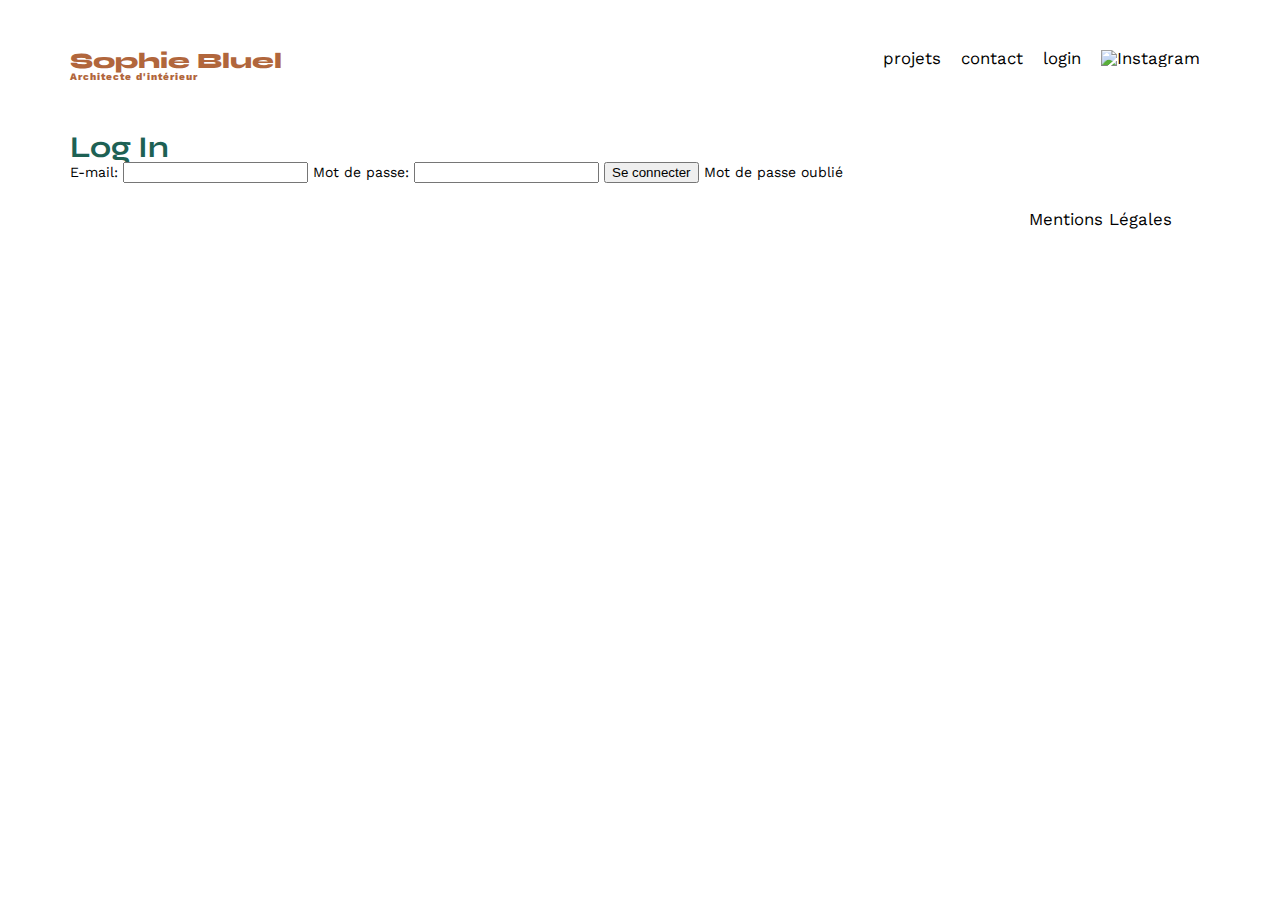
==== FrontEnd/pages/login.html @ d3165e64 "création des filtres dynamique et première ébauche de la page du log in" ====
<!DOCTYPE html>
<html lang="fr">
    <head>
        <meta charset="UTF-8" />
        <title>Sophie Bluel - Architecte d'intérieur</title>
        <meta name="viewport" content="width=device-width, initial-scale=1.0" />
        <link rel="preconnect" href="https://fonts.googleapis.com" />
        <link rel="preconnect" href="https://fonts.gstatic.com" crossorigin />
        <link
            href="https://fonts.googleapis.com/css2?family=Syne:wght@700;800&family=Work+Sans&display=swap"
            rel="stylesheet"
        />
        <meta name="description" content="" />
        <link rel="stylesheet" href="/FrontEnd/assets/style.css" />
    </head>
    <body>
        <header>
            <h1>Sophie Bluel <span>Architecte d'intérieur</span></h1>
            <nav>
                <ul>
                    <li>projets</li>
                    <li>contact</li>
                    <a href="/FrontEnd/pages/login.html"><li>login</li></a>
                    <li>
                        <img
                            src="/FrontEnd/assets/icons/instagram.png"
                            alt="Instagram"
                        />
                    </li>
                </ul>
            </nav>
        </header>
        <main>
            <form>
                <h2>Log In</h2>
                <label for="email">E-mail:</label>
                <input type="email" id="email" name="email" required />

                <label for="password">Mot de passe:</label>
                <input type="password" id="password" name="password" required />

                <button type="submit">Se connecter</button>

                <a href="#">Mot de passe oublié</a>
            </form>
        </main>

        <footer>
            <nav>
                <ul>
                    <li>Mentions Légales</li>
                </ul>
            </nav>
        </footer>
        <script src="/FrontEnd/js/login.js"></script>
    </body>
</html>
---- FrontEnd/assets/style.css ----
/* http://meyerweb.com/eric/tools/css/reset/
   v2.0 | 20110126
   License: none (public domain)
*/

html,
body,
div,
span,
applet,
object,
iframe,
h1,
h2,
h3,
h4,
h5,
h6,
p,
blockquote,
pre,
a,
abbr,
acronym,
address,
big,
cite,
code,
del,
dfn,
em,
img,
ins,
kbd,
q,
s,
samp,
small,
strike,
strong,
sub,
sup,
tt,
var,
b,
u,
i,
center,
dl,
dt,
dd,
ol,
ul,
li,
fieldset,
form,
label,
legend,
table,
caption,
tbody,
tfoot,
thead,
tr,
th,
td,
article,
aside,
canvas,
details,
embed,
figure,
figcaption,
footer,
header,
hgroup,
menu,
nav,
output,
ruby,
section,
summary,
time,
mark,
audio,
video {
    margin: 0;
    padding: 0;
    border: 0;
    font-size: 100%;
    font: inherit;
    vertical-align: baseline;
}
a {
    text-decoration: none;
    color: black;
}
/* HTML5 display-role reset for older browsers */
article,
aside,
details,
figcaption,
figure,
footer,
header,
hgroup,
menu,
nav,
section {
    display: block;
}
body {
    line-height: 1;
}
ol,
ul {
    list-style: none;
}
blockquote,
q {
    quotes: none;
}
blockquote:before,
blockquote:after,
q:before,
q:after {
    content: "";
    content: none;
}
table {
    border-collapse: collapse;
    border-spacing: 0;
}
/** end reset css**/
body {
    max-width: 1140px;
    margin: auto;
    font-family: "Work Sans";
    font-size: 14px;
}
header {
    display: flex;
    justify-content: space-between;
    margin: 50px 0;
}
section {
    margin: 50px 0;
}

h1 {
    display: flex;
    flex-direction: column;
    font-family: "Syne";
    font-size: 22px;
    font-weight: 800;
    color: #b1663c;
}

h1 > span {
    font-family: "Work Sans";
    font-size: 10px;
    letter-spacing: 0.1em;
}

h2 {
    font-family: "Syne";
    font-weight: 700;
    font-size: 30px;
    color: #1d6154;
}
nav ul {
    display: flex;
    align-items: center;
    list-style-type: none;
}
nav li {
    padding: 0 10px;
    font-size: 1.2em;
}

li:hover {
    color: #b1663c;
}
#introduction {
    display: flex;
    align-items: center;
}
#introduction figure {
    flex: 1;
}
#introduction img {
    display: block;
    margin: auto;
    width: 80%;
}

#introduction article {
    flex: 1;
}
#introduction h2 {
    margin-bottom: 1em;
}

#introduction p {
    margin-bottom: 0.5em;
}
#portfolio h2 {
    text-align: center;
    margin-bottom: 1em;
}
#filter-section {
    display: flex;
    justify-content: center;
    align-items: center;
    margin: 50px 0px 50px;
}
.button_category {
    height: 37px;
    border-radius: 60px;
    border: 1px solid #1d6154;
    color: #1d6154;
    background: #fffef8;
    text-align: center;
    font-family: Syne;
    font-size: 16px;
    margin: 10px;
}
.filter_selected {
    background: #1d6154;
    color: #fff;
}
.gallery {
    width: 100%;
    display: grid;
    grid-template-columns: 1fr 1fr 1fr;
    grid-column-gap: 20px;
    grid-row-gap: 20px;
}

.gallery img {
    width: 100%;
}
#contact {
    width: 50%;
    margin: auto;
}
#contact > * {
    text-align: center;
}
#contact h2 {
    margin-bottom: 20px;
}
#contact form {
    text-align: left;
    margin-top: 30px;
    display: flex;
    flex-direction: column;
}

#contact input {
    height: 50px;
    font-size: 1.2em;
    border: none;
    box-shadow: 0px 4px 14px rgba(0, 0, 0, 0.09);
}
#contact label {
    margin: 2em 0 1em 0;
}
#contact textarea {
    border: none;
    box-shadow: 0px 4px 14px rgba(0, 0, 0, 0.09);
}

input[type="submit"] {
    font-family: "Syne";
    font-weight: 700;
    color: white;
    background-color: #1d6154;
    margin: 2em auto;
    width: 180px;
    text-align: center;
    border-radius: 60px;
}

footer nav ul {
    display: flex;
    justify-content: flex-end;
    margin: 2em;
}
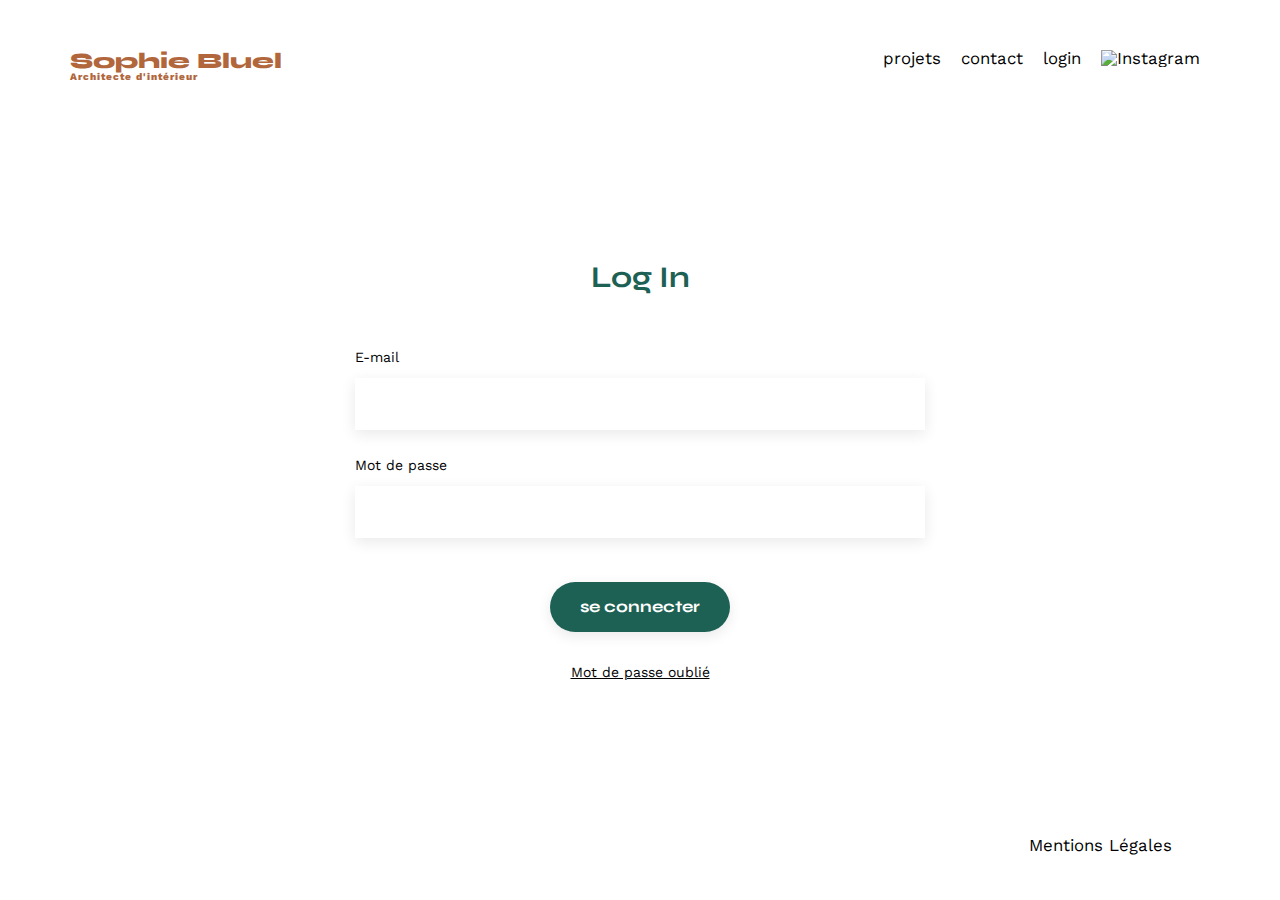
==== commit 3e28be3d: "page login et style appliqué et simplification du code index.js" ====
--- a/FrontEnd/pages/login.html
+++ b/FrontEnd/pages/login.html
@@ -31,18 +31,24 @@
             </nav>
         </header>
         <main>
-            <form>
+            <section id="login">
                 <h2>Log In</h2>
-                <label for="email">E-mail:</label>
-                <input type="email" id="email" name="email" required />
 
-                <label for="password">Mot de passe:</label>
-                <input type="password" id="password" name="password" required />
-
-                <button type="submit">Se connecter</button>
-
-                <a href="#">Mot de passe oublié</a>
-            </form>
+                <form action="submit">
+                    <label for="email">E-mail</label>
+                    <input type="text" id="email" />
+                    <label for="password">Mot de passe</label>
+                    <input
+                        type="password"
+                        id="password"
+                        name="password"
+                        required
+                    />
+                    <p></p>
+                    <button>se connecter</button>
+                    <a href="#">Mot de passe oublié</a>
+                </form>
+            </section>
         </main>
 
         <footer>
--- a/FrontEnd/assets/style.css
+++ b/FrontEnd/assets/style.css
@@ -91,10 +91,7 @@
     font: inherit;
     vertical-align: baseline;
 }
-a {
-    text-decoration: none;
-    color: black;
-}
+
 /* HTML5 display-role reset for older browsers */
 article,
 aside,
@@ -143,6 +140,10 @@
     justify-content: space-between;
     margin: 50px 0;
 }
+header a {
+    text-decoration: none;
+    color: black;
+}
 section {
     margin: 50px 0;
 }
@@ -240,30 +241,51 @@
 .gallery img {
     width: 100%;
 }
-#contact {
+#contact,
+#login {
     width: 50%;
     margin: auto;
 }
+
 #contact > * {
     text-align: center;
 }
 #contact h2 {
     margin-bottom: 20px;
 }
-#contact form {
+#contact form,
+#login form {
     text-align: left;
     margin-top: 30px;
     display: flex;
     flex-direction: column;
 }
-
-#contact input {
+#login {
+    padding: 130px;
+}
+#login h2,
+a,
+p {
+    display: flex;
+    justify-content: center;
+}
+#login p {
+    padding: 5px;
+    color: red;
+}
+#login a {
+    color: black;
+}
+#contact input,
+#login input,
+#login button {
     height: 50px;
     font-size: 1.2em;
     border: none;
     box-shadow: 0px 4px 14px rgba(0, 0, 0, 0.09);
 }
-#contact label {
+#contact label,
+#login label {
     margin: 2em 0 1em 0;
 }
 #contact textarea {
@@ -271,7 +293,8 @@
     box-shadow: 0px 4px 14px rgba(0, 0, 0, 0.09);
 }
 
-input[type="submit"] {
+input[type="submit"],
+#login button {
     font-family: "Syne";
     font-weight: 700;
     color: white;
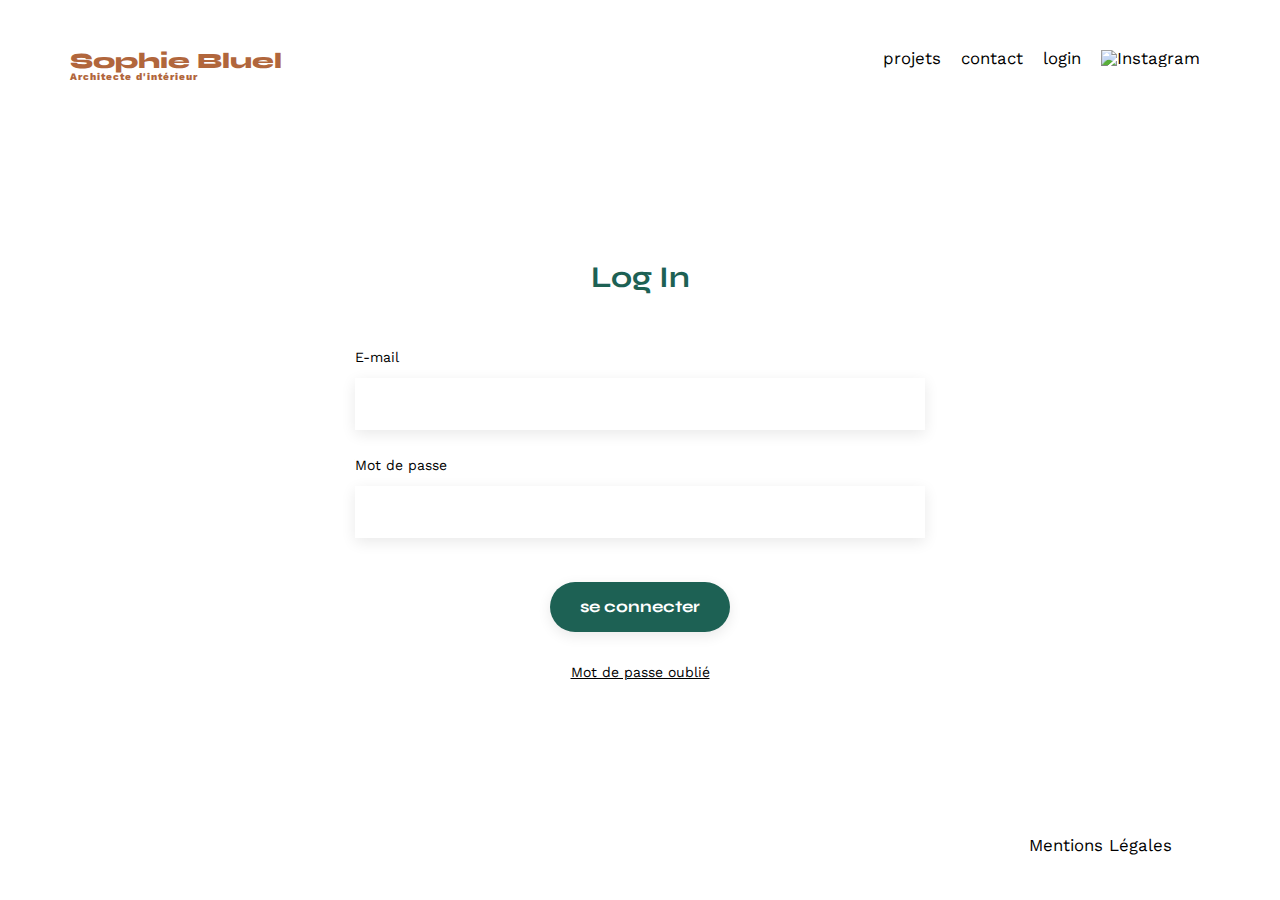
==== commit 1bd3f8f2: "Ajout des fonctionnalités lors du login et mise en place de la modale" ====
--- a/FrontEnd/pages/login.html
+++ b/FrontEnd/pages/login.html
@@ -50,7 +50,6 @@
                 </form>
             </section>
         </main>
-
         <footer>
             <nav>
                 <ul>
--- a/FrontEnd/assets/style.css
+++ b/FrontEnd/assets/style.css
@@ -5,8 +5,8 @@
 
 html,
 body,
+span,
 div,
-span,
 applet,
 object,
 iframe,
@@ -278,7 +278,8 @@
 }
 #contact input,
 #login input,
-#login button {
+#login button,
+.modale button {
     height: 50px;
     font-size: 1.2em;
     border: none;
@@ -294,7 +295,8 @@
 }
 
 input[type="submit"],
-#login button {
+#login button,
+.modale button {
     font-family: "Syne";
     font-weight: 700;
     color: white;
@@ -310,3 +312,56 @@
     justify-content: flex-end;
     margin: 2em;
 }
+
+/************modale************/
+
+#logout {
+    display: none;
+}
+
+.container_modal {
+    display: none;
+    justify-content: center;
+    align-items: center;
+    position: fixed;
+    width: 100%;
+    height: 100%;
+    background-color: rgba(0, 0, 0, 0.3);
+}
+
+.modale {
+    background-color: white;
+    width: 50%;
+    height: 50%;
+    border-radius: 10px;
+    display: flex;
+    flex-direction: column;
+    align-items: center;
+    justify-content: space-around;
+    position: relative;
+}
+
+.modale p {
+    font-family: "Work Sans";
+    font-size: 26px;
+}
+
+.modale .fa-xmark {
+    cursor: pointer;
+    position: absolute;
+    right: 20px;
+    top: 20px;
+}
+
+#portfolio article {
+    display: flex;
+    align-items: center;
+    justify-content: center;
+}
+
+.modify {
+    border: none;
+    background: none;
+    padding: 20px 25px 41px;
+    display: none;
+}
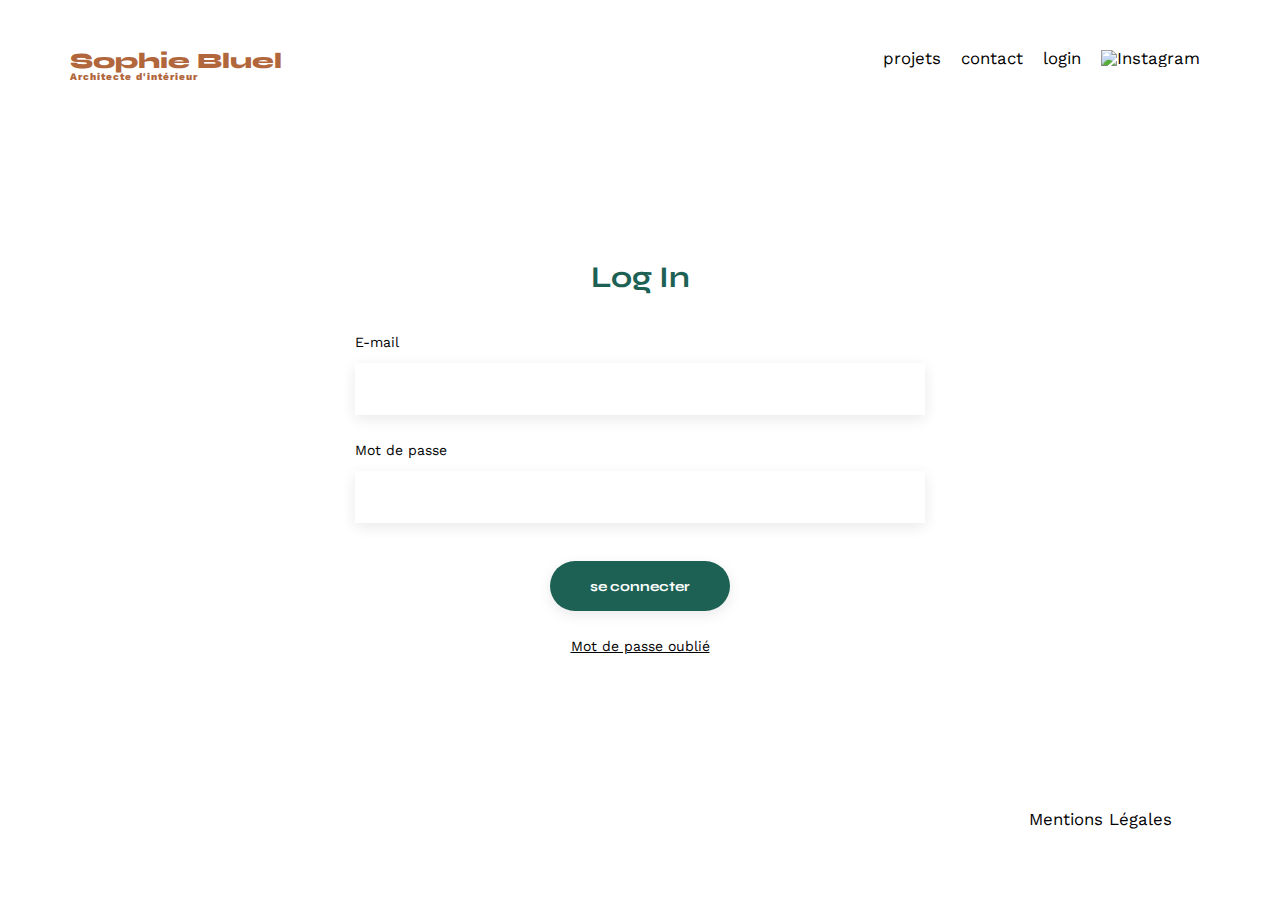
==== commit 63e5d908: "modale ajout des works fonctionnelle et style de la modale" ====
--- a/FrontEnd/pages/login.html
+++ b/FrontEnd/pages/login.html
@@ -11,52 +11,54 @@
             rel="stylesheet"
         />
         <meta name="description" content="" />
-        <link rel="stylesheet" href="/FrontEnd/assets/style.css" />
+        <link rel="stylesheet" href="../assets/style.css" />
     </head>
     <body>
-        <header>
-            <h1>Sophie Bluel <span>Architecte d'intérieur</span></h1>
-            <nav>
-                <ul>
-                    <li>projets</li>
-                    <li>contact</li>
-                    <a href="/FrontEnd/pages/login.html"><li>login</li></a>
-                    <li>
-                        <img
-                            src="/FrontEnd/assets/icons/instagram.png"
-                            alt="Instagram"
+        <div class="flexmid_item">
+            <header>
+                <h1>Sophie Bluel <span>Architecte d'intérieur</span></h1>
+                <nav>
+                    <ul>
+                        <li>projets</li>
+                        <li>contact</li>
+                        <a href="../pages/login.html"><li>login</li></a>
+                        <li>
+                            <img
+                                src="../assets/icons/instagram.png"
+                                alt="Instagram"
+                            />
+                        </li>
+                    </ul>
+                </nav>
+            </header>
+            <main>
+                <section id="login">
+                    <h2>Log In</h2>
+
+                    <form>
+                        <label for="email">E-mail</label>
+                        <input type="text" id="email" />
+                        <label for="password">Mot de passe</label>
+                        <input
+                            type="password"
+                            id="password"
+                            name="password"
+                            required
                         />
-                    </li>
-                </ul>
-            </nav>
-        </header>
-        <main>
-            <section id="login">
-                <h2>Log In</h2>
-
-                <form action="submit">
-                    <label for="email">E-mail</label>
-                    <input type="text" id="email" />
-                    <label for="password">Mot de passe</label>
-                    <input
-                        type="password"
-                        id="password"
-                        name="password"
-                        required
-                    />
-                    <p></p>
-                    <button>se connecter</button>
-                    <a href="#">Mot de passe oublié</a>
-                </form>
-            </section>
-        </main>
-        <footer>
-            <nav>
-                <ul>
-                    <li>Mentions Légales</li>
-                </ul>
-            </nav>
-        </footer>
-        <script src="/FrontEnd/js/login.js"></script>
+                        <p></p>
+                        <button>se connecter</button>
+                        <a href="#">Mot de passe oublié</a>
+                    </form>
+                </section>
+            </main>
+            <footer>
+                <nav>
+                    <ul>
+                        <li>Mentions Légales</li>
+                    </ul>
+                </nav>
+            </footer>
+        </div>
+        <script src="../js/login.js"></script>
     </body>
 </html>
--- a/FrontEnd/assets/style.css
+++ b/FrontEnd/assets/style.css
@@ -130,9 +130,11 @@
 }
 /** end reset css**/
 body {
+    font-family: "Work Sans";
+}
+.flexmid_item {
+    margin: auto;
     max-width: 1140px;
-    margin: auto;
-    font-family: "Work Sans";
     font-size: 14px;
 }
 header {
@@ -254,9 +256,10 @@
     margin-bottom: 20px;
 }
 #contact form,
-#login form {
+#login form,
+.contain_form_modale form {
     text-align: left;
-    margin-top: 30px;
+    margin-top: 15px;
     display: flex;
     flex-direction: column;
 }
@@ -279,10 +282,13 @@
 #contact input,
 #login input,
 #login button,
-.modale button {
+.contain_form_modale input,
+#categorie {
     height: 50px;
     font-size: 1.2em;
     border: none;
+    font-family: "Work Sans";
+    font-size: 14px;
     box-shadow: 0px 4px 14px rgba(0, 0, 0, 0.09);
 }
 #contact label,
@@ -295,8 +301,7 @@
 }
 
 input[type="submit"],
-#login button,
-.modale button {
+#login button {
     font-family: "Syne";
     font-weight: 700;
     color: white;
@@ -319,6 +324,17 @@
     display: none;
 }
 
+.edition {
+    display: flex;
+    justify-content: center;
+    background: #000;
+    width: 100%;
+    height: 59px;
+}
+.edition button {
+    color: #fff;
+}
+
 .container_modal {
     display: none;
     justify-content: center;
@@ -329,10 +345,11 @@
     background-color: rgba(0, 0, 0, 0.3);
 }
 
-.modale {
+.modale,
+.contain_form_modale {
     background-color: white;
-    width: 50%;
-    height: 50%;
+    width: 580px;
+    height: 700px;
     border-radius: 10px;
     display: flex;
     flex-direction: column;
@@ -341,18 +358,67 @@
     position: relative;
 }
 
-.modale p {
+.container_galery {
+    display: flex;
+    align-items: center;
+    flex-wrap: wrap;
+    border-bottom: 1px solid #b3b3b3;
+    gap: 10px;
+    width: 431px;
+    height: 280px;
+    padding-bottom: 120px;
+}
+
+.container_galery img {
+    width: 78.123px;
+    height: 104.08px;
+}
+
+.modale p,
+.contain_form_modale,
+.title_modale {
     font-family: "Work Sans";
     font-size: 26px;
 }
 
-.modale .fa-xmark {
+.modale .fa-xmark,
+.contain_form_modale .fa-xmark {
     cursor: pointer;
     position: absolute;
     right: 20px;
     top: 20px;
 }
 
+.modale button {
+    font-family: "syne";
+    color: white;
+    background-color: #1d6154;
+    text-align: center;
+    width: 195px;
+    border-radius: 60px;
+    height: 40px;
+    border: none;
+    box-shadow: 0px 4px 14px rgba(0, 0, 0, 0.09);
+}
+.container_galery span {
+    position: absolute;
+    border-radius: 2px;
+    margin-left: 55px;
+    margin-top: -100px;
+    background: #000;
+    width: 17px;
+    height: 17px;
+    display: flex;
+    justify-content: center;
+    align-items: center;
+}
+
+.container_galery .fa-trash-can {
+    cursor: pointer;
+    color: #fff;
+    font-size: 10px;
+}
+
 #portfolio article {
     display: flex;
     align-items: center;
@@ -360,8 +426,119 @@
 }
 
 .modify {
+    cursor: pointer;
     border: none;
     background: none;
     padding: 20px 25px 41px;
     display: none;
 }
+
+/* Modale ajout des travaux */
+
+.fa-arrow-left {
+    cursor: pointer;
+    position: absolute;
+    font-size: 20px;
+    left: 20px;
+    top: 20px;
+}
+.modale_send_work {
+    display: none;
+    justify-content: center;
+    align-items: center;
+    position: fixed;
+    width: 100%;
+    height: 100%;
+    background-color: rgba(0, 0, 0, 0.3);
+}
+
+.contain_btn_add_img {
+    border-radius: 3px;
+    background: #e8f1f6;
+    width: 420px;
+    height: 169px;
+    display: flex;
+    align-items: center;
+    flex-direction: column;
+}
+
+.contain_btn_add_img .fa-image {
+    color: #cbd6dc;
+    font-size: 70px;
+}
+
+.form_preview_img {
+    display: flex;
+    align-items: center;
+    justify-content: center;
+    gap: 8px;
+}
+
+.custom-file-upload {
+    display: flex;
+    align-items: center;
+    justify-content: center;
+    font-family: "syne";
+    color: #306685;
+    background: #cbd6dc;
+    width: 195px;
+    border-radius: 50px;
+    height: 40px;
+    font-size: 15px;
+    border: none;
+    box-shadow: 0px 4px 14px rgba(0, 0, 0, 0.09);
+}
+
+.contain_btn_add_img p {
+    text-align: center;
+    font-family: "Work Sans";
+    font-size: 10px;
+    color: #444;
+    font-weight: 400;
+}
+
+.form_title_category {
+    gap: 15px;
+    width: 420px;
+    height: 165px;
+    color: #3d3d3d;
+    font-size: 14px;
+    font-weight: 500;
+    padding-bottom: 80px;
+    border-bottom: 1px solid #b3b3b3;
+}
+
+.img_data_selected {
+    display: none;
+}
+
+.contain_btn_add_img img {
+    display: none;
+    max-width: 100%;
+    height: 100%;
+}
+
+.btn_post_img {
+    border-radius: 60px;
+    width: 237px;
+    height: 36px;
+    border: none;
+    margin: 10px;
+    color: #fff;
+    text-align: center;
+    font-family: Syne;
+    font-size: 14px;
+    background: #a7a7a7;
+    box-shadow: 0px 4px 14px rgba(0, 0, 0, 0.09);
+}
+#categorie {
+    color: #6c6c6c;
+}
+
+.error_data {
+    text-align: center;
+    font-family: "Work Sans";
+    font-size: 10px;
+    color: #e70c0c;
+    font-weight: 200;
+}
